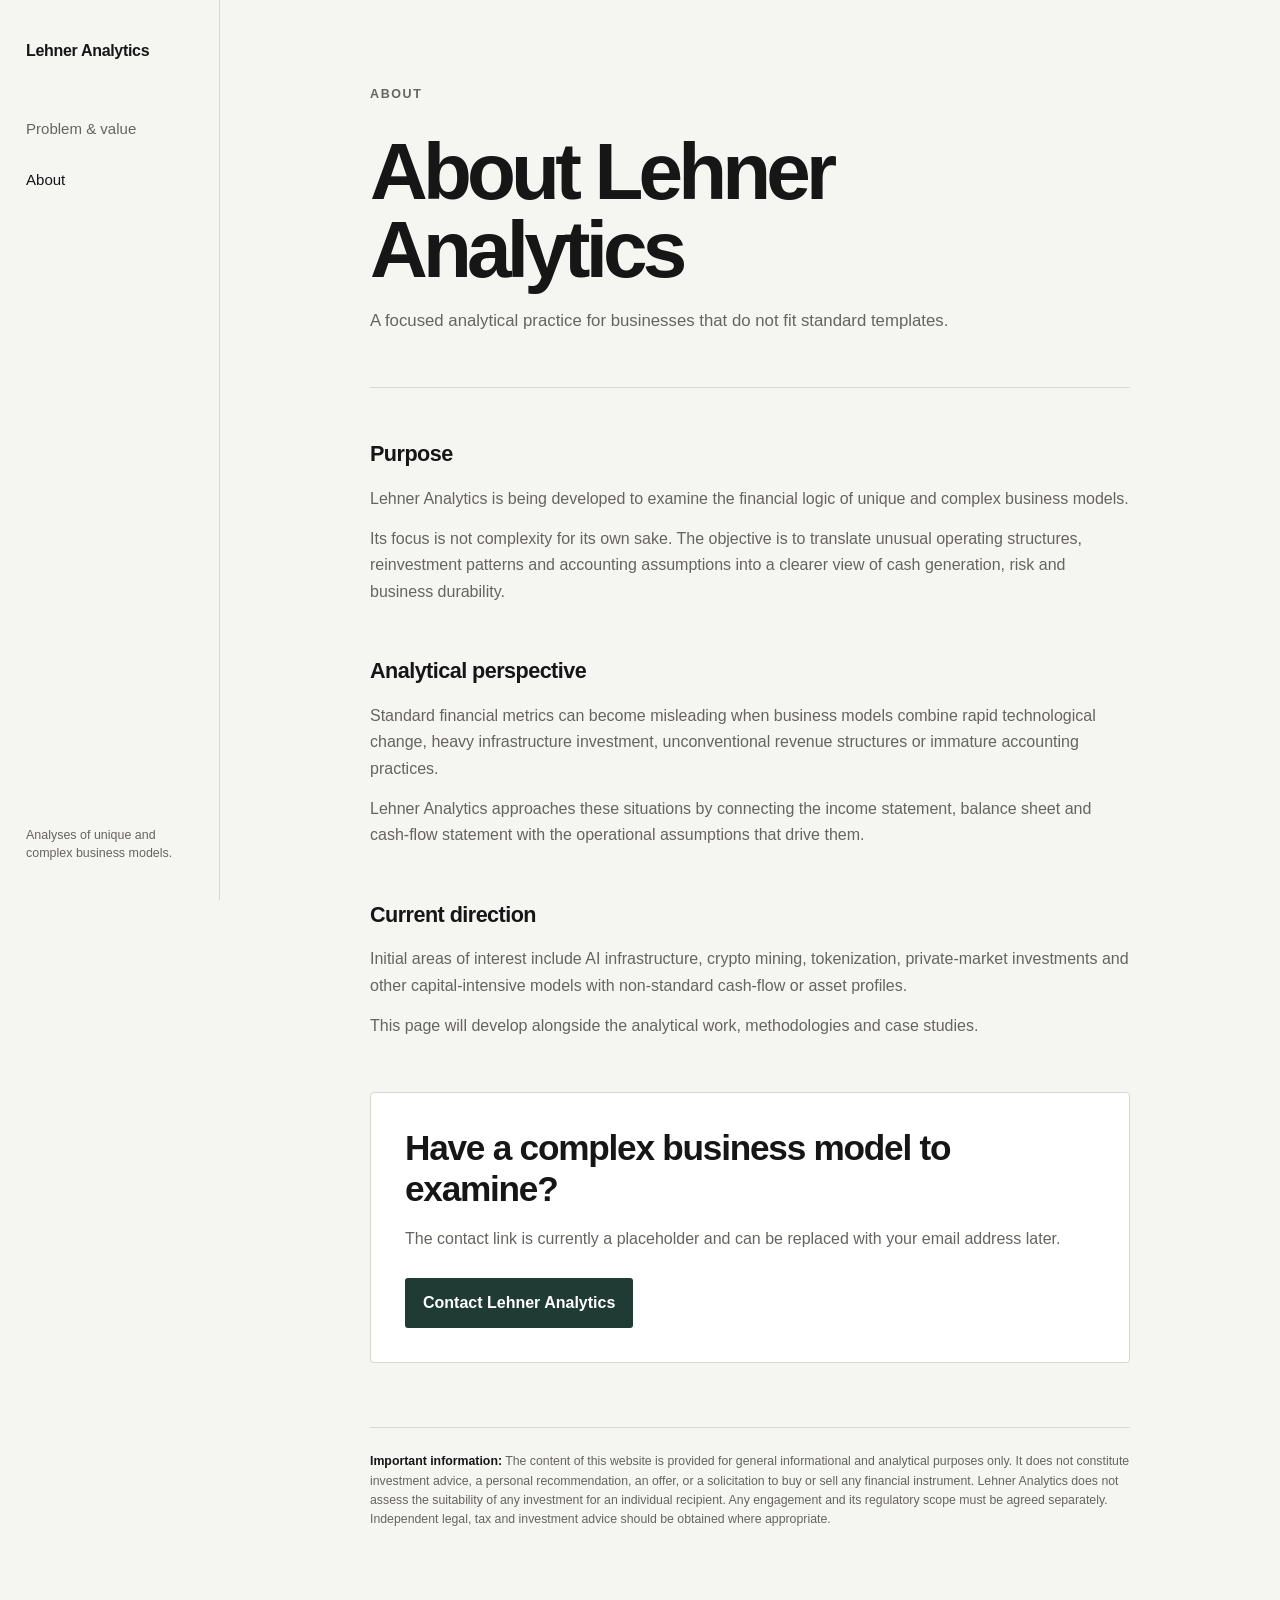
==== about.html @ 25658278 "Add files via upload Add updated Lehner Analytics website" ====
<!DOCTYPE html><html lang="en"><head><meta charset="UTF-8"><meta name="viewport" content="width=device-width,initial-scale=1"><meta name="description" content="About Lehner Analytics."><title>About | Lehner Analytics</title><link rel="stylesheet" href="styles.css"></head><body><aside class="sidebar"><div><a class="brand" href="index.html">Lehner Analytics</a><nav class="nav" aria-label="Main navigation"><a href="index.html">Problem & value</a><a href="about.html" aria-current="page">About</a></nav></div><p class="sidebar-note">Analyses of unique and complex business models.</p></aside><div class="page"><main><header class="hero"><p class="label">About</p><h1>About Lehner Analytics</h1><p class="tagline">A focused analytical practice for businesses that do not fit standard templates.</p></header><section class="content-block"><h2>Purpose</h2><p>Lehner Analytics is being developed to examine the financial logic of unique and complex business models.</p><p>Its focus is not complexity for its own sake. The objective is to translate unusual operating structures, reinvestment patterns and accounting assumptions into a clearer view of cash generation, risk and business durability.</p></section><section class="content-block"><h2>Analytical perspective</h2><p>Standard financial metrics can become misleading when business models combine rapid technological change, heavy infrastructure investment, unconventional revenue structures or immature accounting practices.</p><p>Lehner Analytics approaches these situations by connecting the income statement, balance sheet and cash-flow statement with the operational assumptions that drive them.</p></section><section class="content-block"><h2>Current direction</h2><p>Initial areas of interest include AI infrastructure, crypto mining, tokenization, private-market investments and other capital-intensive models with non-standard cash-flow or asset profiles.</p><p>This page will develop alongside the analytical work, methodologies and case studies.</p></section><section class="value-proposition"><h2>Have a complex business model to examine?</h2><p>The contact link is currently a placeholder and can be replaced with your email address later.</p><a class="cta" href="mailto:your-email@example.com">Contact Lehner Analytics</a></section><footer class="disclaimer"><strong>Important information:</strong> The content of this website is provided for general informational and analytical purposes only. It does not constitute investment advice, a personal recommendation, an offer, or a solicitation to buy or sell any financial instrument. Lehner Analytics does not assess the suitability of any investment for an individual recipient. Any engagement and its regulatory scope must be agreed separately. Independent legal, tax and investment advice should be obtained where appropriate.</footer></main></div></body></html>
---- styles.css ----
:root{--bg:#f5f5f2;--surface:#fff;--text:#161616;--muted:#66645f;--line:#d8d6cf;--accent:#1f3b33;--sidebar:220px;--content:760px}*{box-sizing:border-box}html{scroll-behavior:smooth}body{margin:0;background:var(--bg);color:var(--text);font-family:Arial,Helvetica,sans-serif;line-height:1.65}a{color:inherit}.sidebar{position:fixed;inset:0 auto 0 0;width:var(--sidebar);padding:38px 26px;border-right:1px solid var(--line);background:var(--bg);display:flex;flex-direction:column;justify-content:space-between}.brand{display:block;margin-bottom:44px;font-weight:700;text-decoration:none;letter-spacing:-.02em}.nav{display:grid;gap:8px}.nav a{padding:9px 0;color:var(--muted);text-decoration:none;font-size:.94rem}.nav a:hover,.nav a[aria-current=page]{color:var(--text)}.sidebar-note{margin:0;color:var(--muted);font-size:.78rem;line-height:1.45}.page{margin-left:var(--sidebar);min-height:100vh}main{width:min(calc(100% - 64px),var(--content));margin:0 auto;padding:84px 0 72px}.hero{padding-bottom:52px;border-bottom:1px solid var(--line)}h1{margin:0;font-size:clamp(2.7rem,7vw,5rem);line-height:.98;letter-spacing:-.06em}.tagline{margin:18px 0 0;color:var(--muted);font-size:1.05rem}section{padding-top:48px}.label{margin:0 0 28px;color:var(--muted);font-size:.78rem;font-weight:700;letter-spacing:.13em;text-transform:uppercase}.statement{margin-bottom:36px}.statement h2{margin:0 0 10px;font-size:1.28rem;line-height:1.35;letter-spacing:-.02em}.statement p{margin:0;color:var(--muted)}.statement p+p{margin-top:12px}.value-proposition{margin-top:52px;padding:34px;background:var(--surface);border:1px solid var(--line);border-radius:4px}.value-proposition h2{margin:0 0 16px;font-size:clamp(1.6rem,4vw,2.2rem);line-height:1.18;letter-spacing:-.035em}.value-proposition p{margin:0;color:var(--muted)}.value-proposition p+p{margin-top:12px}.cta{display:inline-block;margin-top:26px;padding:12px 18px;background:var(--accent);color:#fff;border-radius:3px;text-decoration:none;font-weight:700}.content-block h2{margin:0 0 14px;font-size:1.35rem;letter-spacing:-.025em}.content-block p{margin:0;color:var(--muted)}.content-block p+p{margin-top:14px}.disclaimer{margin-top:64px;padding-top:24px;border-top:1px solid var(--line);color:var(--muted);font-size:.77rem;line-height:1.55}.disclaimer strong{color:var(--text)}@media(max-width:760px){.sidebar{position:static;width:100%;padding:22px 20px;border-right:0;border-bottom:1px solid var(--line)}.brand{margin-bottom:14px}.nav{display:flex;gap:18px}.sidebar-note{display:none}.page{margin-left:0}main{width:min(calc(100% - 32px),var(--content));padding-top:52px}}
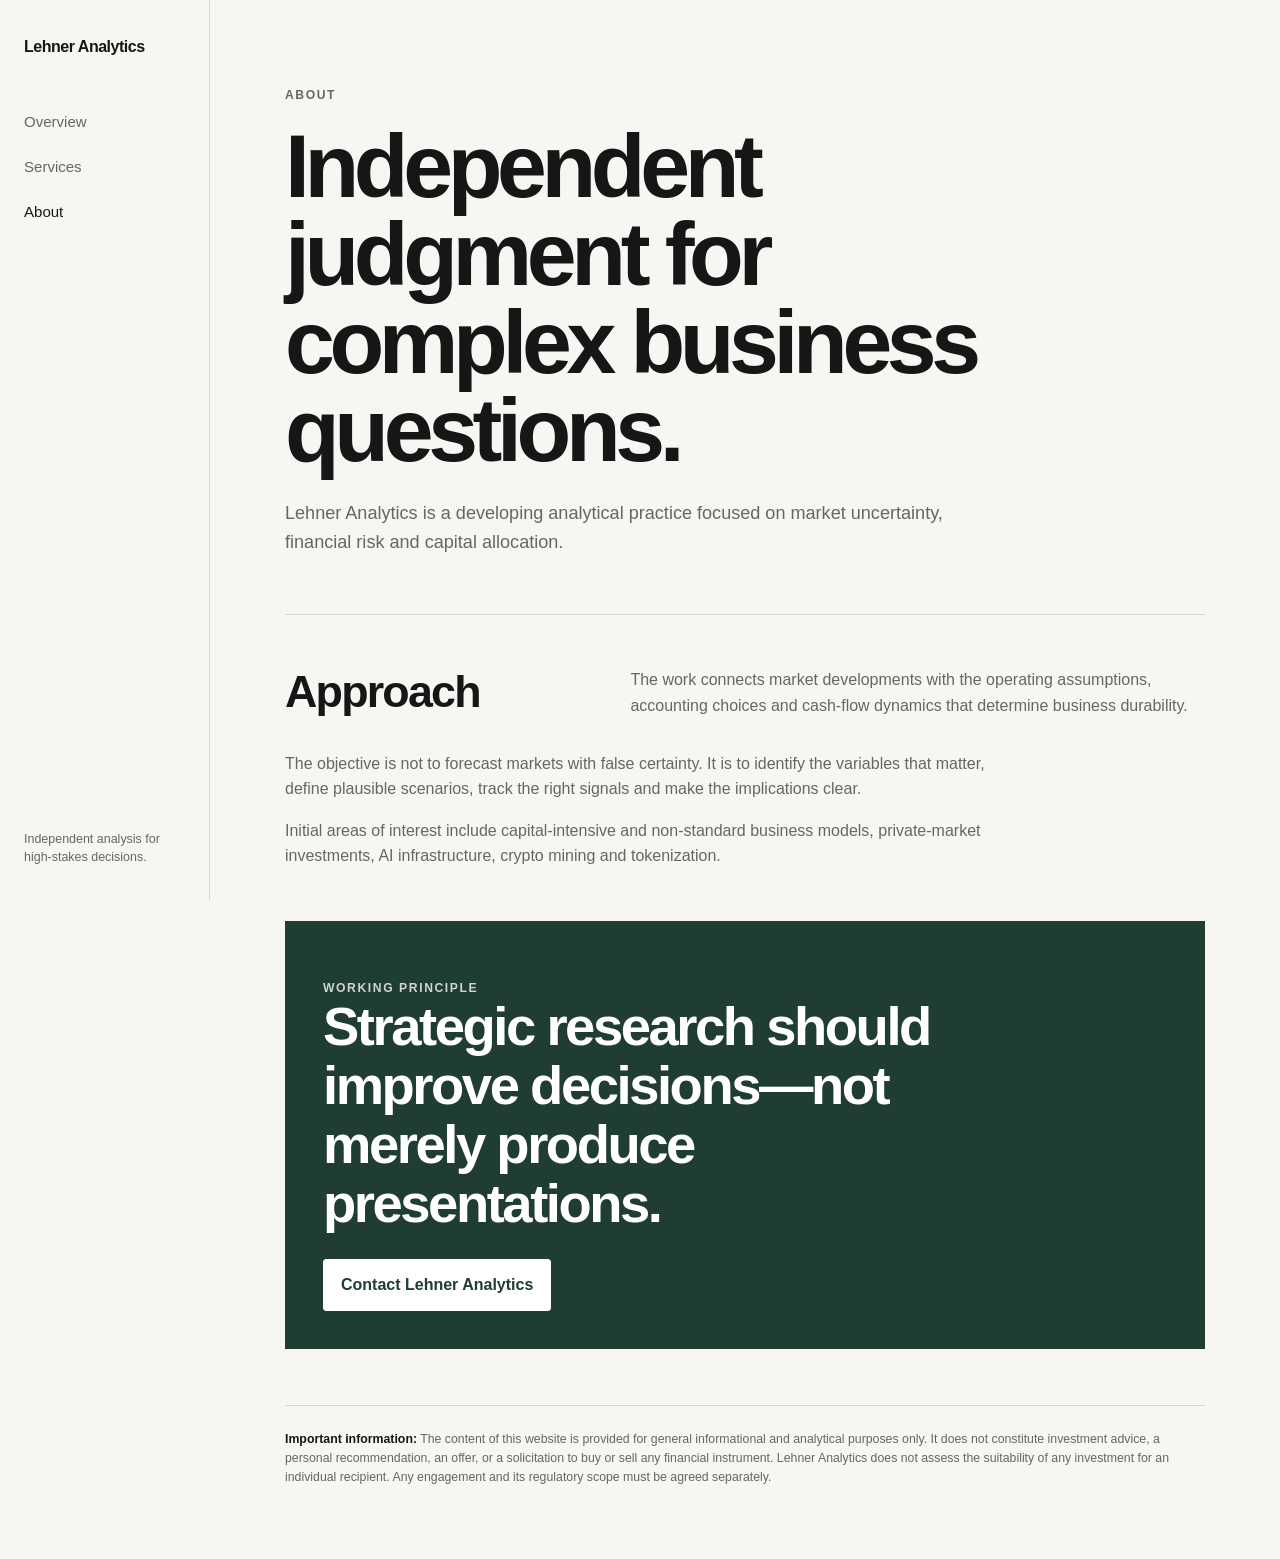
==== commit 6e72f2ed: "Add files via upload" ====
--- a/about.html
+++ b/about.html
@@ -1 +1 @@
-<!DOCTYPE html><html lang="en"><head><meta charset="UTF-8"><meta name="viewport" content="width=device-width,initial-scale=1"><meta name="description" content="About Lehner Analytics."><title>About | Lehner Analytics</title><link rel="stylesheet" href="styles.css"></head><body><aside class="sidebar"><div><a class="brand" href="index.html">Lehner Analytics</a><nav class="nav" aria-label="Main navigation"><a href="index.html">Problem & value</a><a href="about.html" aria-current="page">About</a></nav></div><p class="sidebar-note">Analyses of unique and complex business models.</p></aside><div class="page"><main><header class="hero"><p class="label">About</p><h1>About Lehner Analytics</h1><p class="tagline">A focused analytical practice for businesses that do not fit standard templates.</p></header><section class="content-block"><h2>Purpose</h2><p>Lehner Analytics is being developed to examine the financial logic of unique and complex business models.</p><p>Its focus is not complexity for its own sake. The objective is to translate unusual operating structures, reinvestment patterns and accounting assumptions into a clearer view of cash generation, risk and business durability.</p></section><section class="content-block"><h2>Analytical perspective</h2><p>Standard financial metrics can become misleading when business models combine rapid technological change, heavy infrastructure investment, unconventional revenue structures or immature accounting practices.</p><p>Lehner Analytics approaches these situations by connecting the income statement, balance sheet and cash-flow statement with the operational assumptions that drive them.</p></section><section class="content-block"><h2>Current direction</h2><p>Initial areas of interest include AI infrastructure, crypto mining, tokenization, private-market investments and other capital-intensive models with non-standard cash-flow or asset profiles.</p><p>This page will develop alongside the analytical work, methodologies and case studies.</p></section><section class="value-proposition"><h2>Have a complex business model to examine?</h2><p>The contact link is currently a placeholder and can be replaced with your email address later.</p><a class="cta" href="mailto:your-email@example.com">Contact Lehner Analytics</a></section><footer class="disclaimer"><strong>Important information:</strong> The content of this website is provided for general informational and analytical purposes only. It does not constitute investment advice, a personal recommendation, an offer, or a solicitation to buy or sell any financial instrument. Lehner Analytics does not assess the suitability of any investment for an individual recipient. Any engagement and its regulatory scope must be agreed separately. Independent legal, tax and investment advice should be obtained where appropriate.</footer></main></div></body></html>
+<!DOCTYPE html><html lang="en"><head><meta charset="UTF-8"><meta name="viewport" content="width=device-width,initial-scale=1"><meta name="description" content="About Lehner Analytics and its approach to complex business questions."><title>About | Lehner Analytics</title><link rel="stylesheet" href="styles.css"></head><body><aside class="sidebar"><div><a class="brand" href="index.html">Lehner Analytics</a><nav class="nav"><a href="index.html">Overview</a><a href="services.html">Services</a><a href="about.html" aria-current="page">About</a></nav></div><p class="sidebar-note">Independent analysis for high-stakes decisions.</p></aside><div class="page"><main><header class="hero"><p class="eyebrow">About</p><h1>Independent judgment for complex business questions.</h1><p class="lead">Lehner Analytics is a developing analytical practice focused on market uncertainty, financial risk and capital allocation.</p></header><section><div class="section-head"><h2>Approach</h2><p>The work connects market developments with the operating assumptions, accounting choices and cash-flow dynamics that determine business durability.</p></div><div class="about-copy"><p>The objective is not to forecast markets with false certainty. It is to identify the variables that matter, define plausible scenarios, track the right signals and make the implications clear.</p><p>Initial areas of interest include capital-intensive and non-standard business models, private-market investments, AI infrastructure, crypto mining and tokenization.</p></div></section><section class="value"><p class="label">Working principle</p><h2>Strategic research should improve decisions—not merely produce presentations.</h2><a class="button" href="mailto:your-email@example.com">Contact Lehner Analytics</a></section><footer class="disclaimer"><strong>Important information:</strong> The content of this website is provided for general informational and analytical purposes only. It does not constitute investment advice, a personal recommendation, an offer, or a solicitation to buy or sell any financial instrument. Lehner Analytics does not assess the suitability of any investment for an individual recipient. Any engagement and its regulatory scope must be agreed separately.</footer></main></div></body></html>
--- a/styles.css
+++ b/styles.css
@@ -1 +1 @@
-:root{--bg:#f5f5f2;--surface:#fff;--text:#161616;--muted:#66645f;--line:#d8d6cf;--accent:#1f3b33;--sidebar:220px;--content:760px}*{box-sizing:border-box}html{scroll-behavior:smooth}body{margin:0;background:var(--bg);color:var(--text);font-family:Arial,Helvetica,sans-serif;line-height:1.65}a{color:inherit}.sidebar{position:fixed;inset:0 auto 0 0;width:var(--sidebar);padding:38px 26px;border-right:1px solid var(--line);background:var(--bg);display:flex;flex-direction:column;justify-content:space-between}.brand{display:block;margin-bottom:44px;font-weight:700;text-decoration:none;letter-spacing:-.02em}.nav{display:grid;gap:8px}.nav a{padding:9px 0;color:var(--muted);text-decoration:none;font-size:.94rem}.nav a:hover,.nav a[aria-current=page]{color:var(--text)}.sidebar-note{margin:0;color:var(--muted);font-size:.78rem;line-height:1.45}.page{margin-left:var(--sidebar);min-height:100vh}main{width:min(calc(100% - 64px),var(--content));margin:0 auto;padding:84px 0 72px}.hero{padding-bottom:52px;border-bottom:1px solid var(--line)}h1{margin:0;font-size:clamp(2.7rem,7vw,5rem);line-height:.98;letter-spacing:-.06em}.tagline{margin:18px 0 0;color:var(--muted);font-size:1.05rem}section{padding-top:48px}.label{margin:0 0 28px;color:var(--muted);font-size:.78rem;font-weight:700;letter-spacing:.13em;text-transform:uppercase}.statement{margin-bottom:36px}.statement h2{margin:0 0 10px;font-size:1.28rem;line-height:1.35;letter-spacing:-.02em}.statement p{margin:0;color:var(--muted)}.statement p+p{margin-top:12px}.value-proposition{margin-top:52px;padding:34px;background:var(--surface);border:1px solid var(--line);border-radius:4px}.value-proposition h2{margin:0 0 16px;font-size:clamp(1.6rem,4vw,2.2rem);line-height:1.18;letter-spacing:-.035em}.value-proposition p{margin:0;color:var(--muted)}.value-proposition p+p{margin-top:12px}.cta{display:inline-block;margin-top:26px;padding:12px 18px;background:var(--accent);color:#fff;border-radius:3px;text-decoration:none;font-weight:700}.content-block h2{margin:0 0 14px;font-size:1.35rem;letter-spacing:-.025em}.content-block p{margin:0;color:var(--muted)}.content-block p+p{margin-top:14px}.disclaimer{margin-top:64px;padding-top:24px;border-top:1px solid var(--line);color:var(--muted);font-size:.77rem;line-height:1.55}.disclaimer strong{color:var(--text)}@media(max-width:760px){.sidebar{position:static;width:100%;padding:22px 20px;border-right:0;border-bottom:1px solid var(--line)}.brand{margin-bottom:14px}.nav{display:flex;gap:18px}.sidebar-note{display:none}.page{margin-left:0}main{width:min(calc(100% - 32px),var(--content));padding-top:52px}}
+:root{--bg:#f6f6f3;--surface:#fff;--text:#161616;--muted:#68665f;--line:#d8d6cf;--accent:#203d34;--sidebar:210px;--content:920px}*{box-sizing:border-box}html{scroll-behavior:smooth}body{margin:0;background:var(--bg);color:var(--text);font-family:Arial,Helvetica,sans-serif;line-height:1.6}a{color:inherit}.sidebar{position:fixed;inset:0 auto 0 0;width:var(--sidebar);padding:34px 24px;border-right:1px solid var(--line);display:flex;flex-direction:column;justify-content:space-between;background:var(--bg)}.brand{display:block;margin-bottom:42px;text-decoration:none;font-weight:700;letter-spacing:-.03em}.nav{display:grid;gap:5px}.nav a{padding:8px 0;text-decoration:none;color:var(--muted);font-size:.94rem}.nav a:hover,.nav a[aria-current=page]{color:var(--text)}.sidebar-note{margin:0;color:var(--muted);font-size:.78rem;line-height:1.45}.page{margin-left:var(--sidebar);min-height:100vh}main{width:min(calc(100% - 72px),var(--content));margin:0 auto;padding:86px 0 72px}.hero{max-width:780px;padding-bottom:58px}.eyebrow,.label{margin:0 0 18px;color:var(--muted);font-size:.76rem;font-weight:700;letter-spacing:.13em;text-transform:uppercase}h1{margin:0;font-size:clamp(3rem,7vw,5.6rem);line-height:.98;letter-spacing:-.06em}.lead{max-width:720px;margin:24px 0 0;color:var(--muted);font-size:1.13rem}.hero-actions{display:flex;flex-wrap:wrap;gap:12px;margin-top:28px}.button{display:inline-block;padding:12px 17px;border:1px solid var(--line);border-radius:3px;text-decoration:none;font-weight:700;background:var(--surface)}.button.primary{background:var(--accent);border-color:var(--accent);color:#fff}section{padding:52px 0;border-top:1px solid var(--line)}.section-head{display:grid;grid-template-columns:.7fr 1.3fr;gap:36px;margin-bottom:32px}.section-head h2{margin:0;font-size:clamp(1.8rem,4vw,2.8rem);line-height:1.08;letter-spacing:-.04em}.section-head p{margin:0;color:var(--muted)}.problem-grid,.service-grid,.audience-grid{display:grid;gap:16px}.problem-grid{grid-template-columns:repeat(3,1fr)}.service-grid{grid-template-columns:repeat(2,1fr)}.audience-grid{grid-template-columns:repeat(4,1fr)}.card{background:var(--surface);border:1px solid var(--line);padding:24px;min-height:180px}.card h3{margin:0 0 10px;font-size:1.08rem;line-height:1.3}.card p{margin:0;color:var(--muted)}.card ul{margin:14px 0 0;padding-left:18px;color:var(--muted)}.card li+li{margin-top:5px}.value{padding:38px;background:var(--accent);color:#fff;border:0}.value h2{max-width:720px;margin:0;font-size:clamp(2rem,5vw,3.4rem);line-height:1.08;letter-spacing:-.045em}.value p{max-width:720px;margin:20px 0 0;color:rgba(255,255,255,.78)}.value .button{margin-top:26px;background:#fff;color:var(--accent);border-color:#fff}.package-row{display:grid;grid-template-columns:1fr auto;gap:28px;padding:20px 0;border-bottom:1px solid var(--line)}.package-row:first-of-type{border-top:1px solid var(--line)}.package-row h3{margin:0 0 4px;font-size:1.02rem}.package-row p{margin:0;color:var(--muted)}.cadence{color:var(--muted);white-space:nowrap;font-size:.9rem}.about-copy{max-width:720px}.about-copy p{margin:0;color:var(--muted)}.about-copy p+p{margin-top:16px}.disclaimer{margin-top:56px;padding-top:24px;border-top:1px solid var(--line);color:var(--muted);font-size:.77rem;line-height:1.55}.disclaimer strong{color:var(--text)}@media(max-width:860px){.problem-grid,.service-grid,.audience-grid,.section-head{grid-template-columns:1fr}.audience-grid{grid-template-columns:1fr 1fr}}@media(max-width:720px){.sidebar{position:static;width:100%;padding:22px 18px;border-right:0;border-bottom:1px solid var(--line)}.brand{margin-bottom:12px}.nav{display:flex;flex-wrap:wrap;gap:16px}.sidebar-note{display:none}.page{margin-left:0}main{width:min(calc(100% - 30px),var(--content));padding-top:54px}.audience-grid{grid-template-columns:1fr}.package-row{grid-template-columns:1fr;gap:8px}}
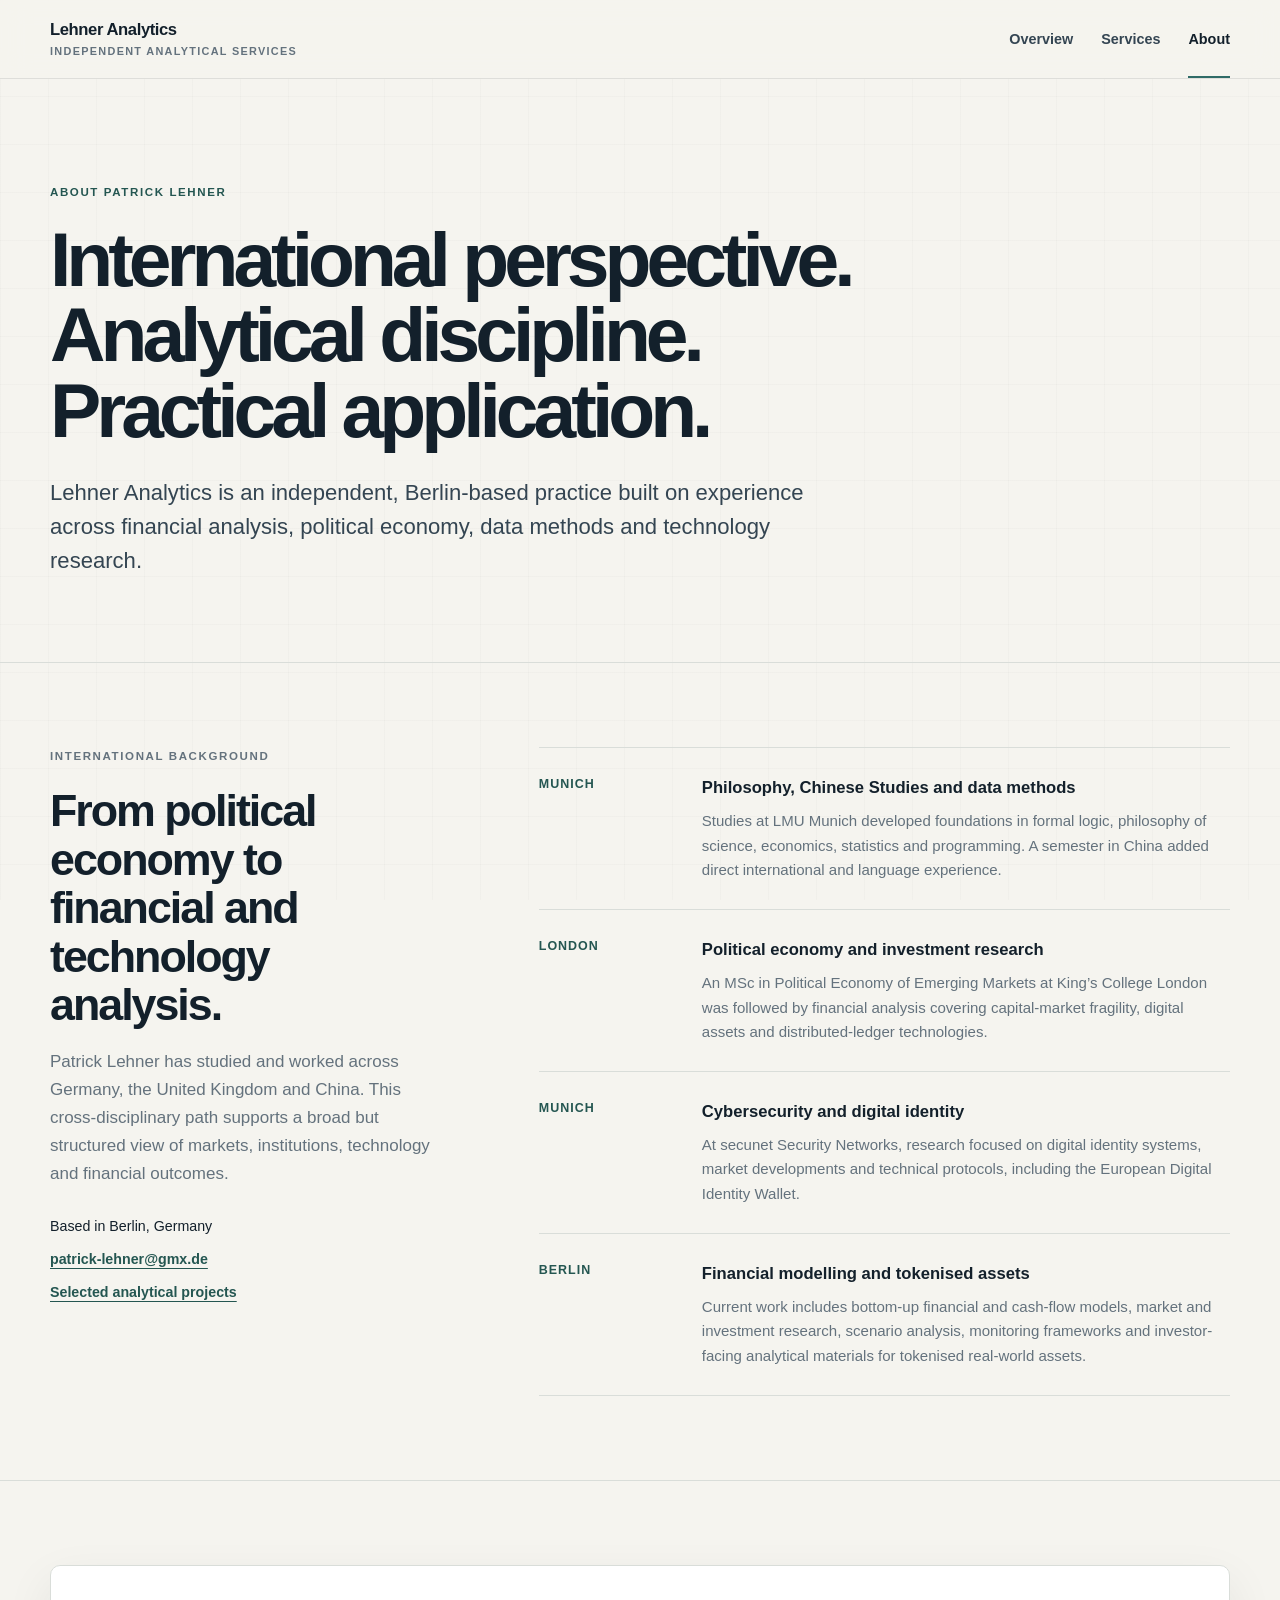
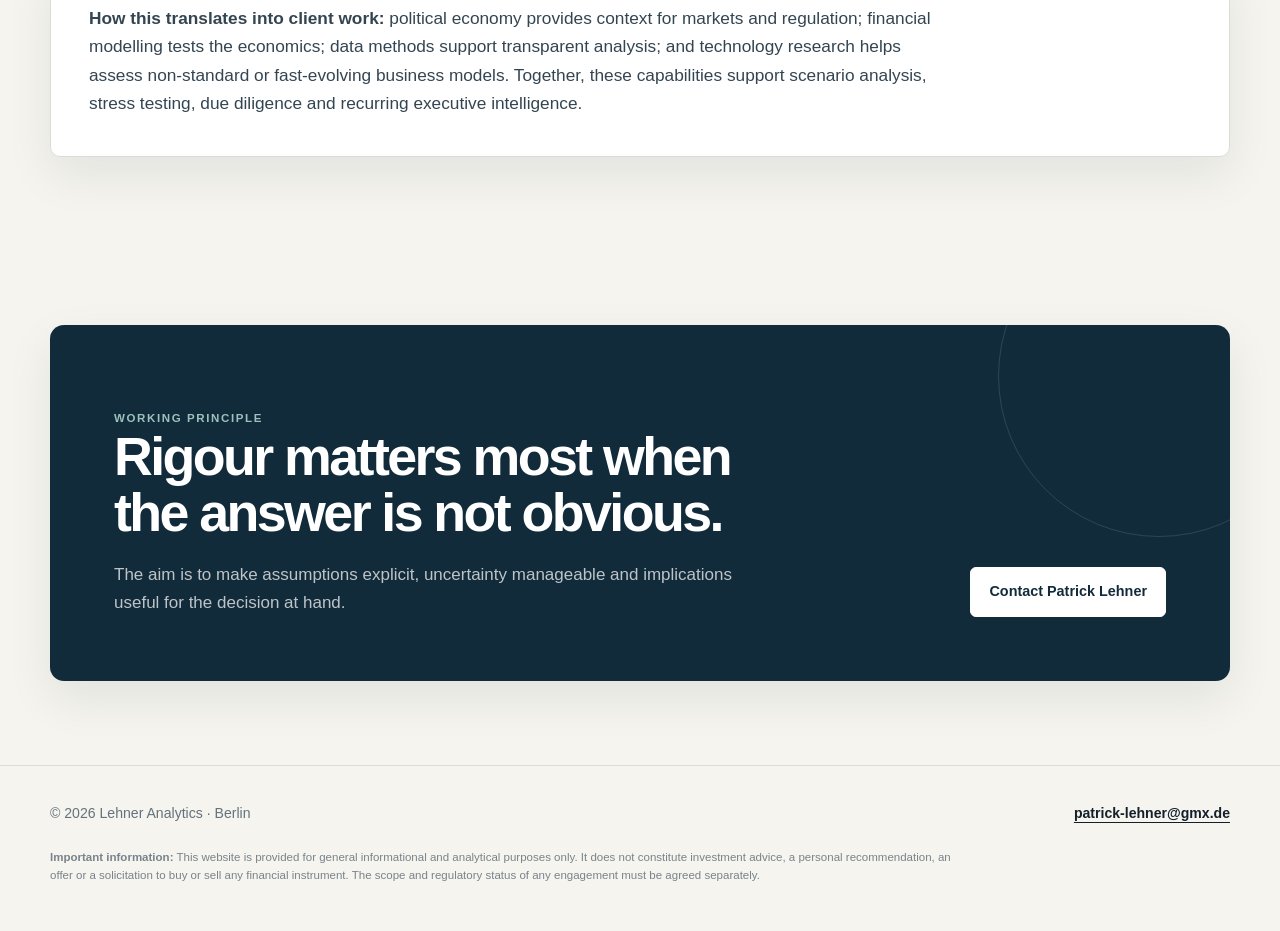
==== commit 390fe801: "Add files via upload" ====
--- a/about.html
+++ b/about.html
@@ -1 +1,115 @@
-<!DOCTYPE html><html lang="en"><head><meta charset="UTF-8"><meta name="viewport" content="width=device-width,initial-scale=1"><meta name="description" content="About Lehner Analytics and its approach to complex business questions."><title>About | Lehner Analytics</title><link rel="stylesheet" href="styles.css"></head><body><aside class="sidebar"><div><a class="brand" href="index.html">Lehner Analytics</a><nav class="nav"><a href="index.html">Overview</a><a href="services.html">Services</a><a href="about.html" aria-current="page">About</a></nav></div><p class="sidebar-note">Independent analysis for high-stakes decisions.</p></aside><div class="page"><main><header class="hero"><p class="eyebrow">About</p><h1>Independent judgment for complex business questions.</h1><p class="lead">Lehner Analytics is a developing analytical practice focused on market uncertainty, financial risk and capital allocation.</p></header><section><div class="section-head"><h2>Approach</h2><p>The work connects market developments with the operating assumptions, accounting choices and cash-flow dynamics that determine business durability.</p></div><div class="about-copy"><p>The objective is not to forecast markets with false certainty. It is to identify the variables that matter, define plausible scenarios, track the right signals and make the implications clear.</p><p>Initial areas of interest include capital-intensive and non-standard business models, private-market investments, AI infrastructure, crypto mining and tokenization.</p></div></section><section class="value"><p class="label">Working principle</p><h2>Strategic research should improve decisions—not merely produce presentations.</h2><a class="button" href="mailto:your-email@example.com">Contact Lehner Analytics</a></section><footer class="disclaimer"><strong>Important information:</strong> The content of this website is provided for general informational and analytical purposes only. It does not constitute investment advice, a personal recommendation, an offer, or a solicitation to buy or sell any financial instrument. Lehner Analytics does not assess the suitability of any investment for an individual recipient. Any engagement and its regulatory scope must be agreed separately.</footer></main></div></body></html>
+<!DOCTYPE html>
+<html lang="en">
+<head>
+  <meta charset="UTF-8">
+  <meta name="viewport" content="width=device-width, initial-scale=1">
+  <meta name="description" content="Patrick Lehner combines international experience in political economy, financial analysis, data methods and technology research.">
+  <title>About | Lehner Analytics</title>
+  <link rel="stylesheet" href="styles.css">
+</head>
+<body>
+  <header class="site-header">
+    <div class="nav-shell">
+      <a class="brand" href="index.html" aria-label="Lehner Analytics home">
+        <span class="brand-name">Lehner Analytics</span>
+        <span class="brand-tagline">Independent analytical services</span>
+      </a>
+      <nav class="nav-links" aria-label="Main navigation">
+        <a href="index.html">Overview</a>
+        <a href="services.html">Services</a>
+        <a href="about.html" aria-current="page">About</a>
+      </nav>
+    </div>
+  </header>
+
+  <main>
+    <section class="hero hero-compact">
+      <div class="container">
+        <p class="kicker">About Patrick Lehner</p>
+        <h1>International perspective. Analytical discipline. Practical application.</h1>
+        <p class="lead">Lehner Analytics is an independent, Berlin-based practice built on experience across financial analysis, political economy, data methods and technology research.</p>
+      </div>
+    </section>
+
+    <section class="section">
+      <div class="container about-story">
+        <aside class="about-aside">
+          <p class="section-label">International background</p>
+          <h2>From political economy to financial and technology analysis.</h2>
+          <p>Patrick Lehner has studied and worked across Germany, the United Kingdom and China. This cross-disciplinary path supports a broad but structured view of markets, institutions, technology and financial outcomes.</p>
+          <div class="profile-meta">
+            <span>Based in Berlin, Germany</span>
+            <a href="mailto:patrick-lehner@gmx.de">patrick-lehner@gmx.de</a>
+            <a href="https://github.com/lehner-pat">Selected analytical projects</a>
+          </div>
+        </aside>
+
+        <div class="timeline" aria-label="Selected education and work stations">
+          <article class="timeline-entry">
+            <div class="timeline-place">Munich</div>
+            <div>
+              <h3>Philosophy, Chinese Studies and data methods</h3>
+              <p>Studies at LMU Munich developed foundations in formal logic, philosophy of science, economics, statistics and programming. A semester in China added direct international and language experience.</p>
+            </div>
+          </article>
+
+          <article class="timeline-entry">
+            <div class="timeline-place">London</div>
+            <div>
+              <h3>Political economy and investment research</h3>
+              <p>An MSc in Political Economy of Emerging Markets at King’s College London was followed by financial analysis covering capital-market fragility, digital assets and distributed-ledger technologies.</p>
+            </div>
+          </article>
+
+          <article class="timeline-entry">
+            <div class="timeline-place">Munich</div>
+            <div>
+              <h3>Cybersecurity and digital identity</h3>
+              <p>At secunet Security Networks, research focused on digital identity systems, market developments and technical protocols, including the European Digital Identity Wallet.</p>
+            </div>
+          </article>
+
+          <article class="timeline-entry">
+            <div class="timeline-place">Berlin</div>
+            <div>
+              <h3>Financial modelling and tokenised assets</h3>
+              <p>Current work includes bottom-up financial and cash-flow models, market and investment research, scenario analysis, monitoring frameworks and investor-facing analytical materials for tokenised real-world assets.</p>
+            </div>
+          </article>
+        </div>
+      </div>
+    </section>
+
+    <section class="section">
+      <div class="container">
+        <div class="bridge">
+          <p><strong>How this translates into client work:</strong> political economy provides context for markets and regulation; financial modelling tests the economics; data methods support transparent analysis; and technology research helps assess non-standard or fast-evolving business models. Together, these capabilities support scenario analysis, stress testing, due diligence and recurring executive intelligence.</p>
+        </div>
+      </div>
+    </section>
+
+    <section class="cta-section">
+      <div class="container">
+        <div class="cta-panel">
+          <div>
+            <p class="section-label">Working principle</p>
+            <h2>Rigour matters most when the answer is not obvious.</h2>
+            <p>The aim is to make assumptions explicit, uncertainty manageable and implications useful for the decision at hand.</p>
+          </div>
+          <a class="button" href="mailto:patrick-lehner@gmx.de">Contact Patrick Lehner</a>
+        </div>
+      </div>
+    </section>
+  </main>
+
+  <footer class="site-footer">
+    <div class="container">
+      <div class="footer-top">
+        <p>© 2026 Lehner Analytics · Berlin</p>
+        <p><a href="mailto:patrick-lehner@gmx.de">patrick-lehner@gmx.de</a></p>
+      </div>
+      <p class="disclaimer"><strong>Important information:</strong> This website is provided for general informational and analytical purposes only. It does not constitute investment advice, a personal recommendation, an offer or a solicitation to buy or sell any financial instrument. The scope and regulatory status of any engagement must be agreed separately.</p>
+    </div>
+  </footer>
+</body>
+</html>
--- a/styles.css
+++ b/styles.css
@@ -1 +1,671 @@
-:root{--bg:#f6f6f3;--surface:#fff;--text:#161616;--muted:#68665f;--line:#d8d6cf;--accent:#203d34;--sidebar:210px;--content:920px}*{box-sizing:border-box}html{scroll-behavior:smooth}body{margin:0;background:var(--bg);color:var(--text);font-family:Arial,Helvetica,sans-serif;line-height:1.6}a{color:inherit}.sidebar{position:fixed;inset:0 auto 0 0;width:var(--sidebar);padding:34px 24px;border-right:1px solid var(--line);display:flex;flex-direction:column;justify-content:space-between;background:var(--bg)}.brand{display:block;margin-bottom:42px;text-decoration:none;font-weight:700;letter-spacing:-.03em}.nav{display:grid;gap:5px}.nav a{padding:8px 0;text-decoration:none;color:var(--muted);font-size:.94rem}.nav a:hover,.nav a[aria-current=page]{color:var(--text)}.sidebar-note{margin:0;color:var(--muted);font-size:.78rem;line-height:1.45}.page{margin-left:var(--sidebar);min-height:100vh}main{width:min(calc(100% - 72px),var(--content));margin:0 auto;padding:86px 0 72px}.hero{max-width:780px;padding-bottom:58px}.eyebrow,.label{margin:0 0 18px;color:var(--muted);font-size:.76rem;font-weight:700;letter-spacing:.13em;text-transform:uppercase}h1{margin:0;font-size:clamp(3rem,7vw,5.6rem);line-height:.98;letter-spacing:-.06em}.lead{max-width:720px;margin:24px 0 0;color:var(--muted);font-size:1.13rem}.hero-actions{display:flex;flex-wrap:wrap;gap:12px;margin-top:28px}.button{display:inline-block;padding:12px 17px;border:1px solid var(--line);border-radius:3px;text-decoration:none;font-weight:700;background:var(--surface)}.button.primary{background:var(--accent);border-color:var(--accent);color:#fff}section{padding:52px 0;border-top:1px solid var(--line)}.section-head{display:grid;grid-template-columns:.7fr 1.3fr;gap:36px;margin-bottom:32px}.section-head h2{margin:0;font-size:clamp(1.8rem,4vw,2.8rem);line-height:1.08;letter-spacing:-.04em}.section-head p{margin:0;color:var(--muted)}.problem-grid,.service-grid,.audience-grid{display:grid;gap:16px}.problem-grid{grid-template-columns:repeat(3,1fr)}.service-grid{grid-template-columns:repeat(2,1fr)}.audience-grid{grid-template-columns:repeat(4,1fr)}.card{background:var(--surface);border:1px solid var(--line);padding:24px;min-height:180px}.card h3{margin:0 0 10px;font-size:1.08rem;line-height:1.3}.card p{margin:0;color:var(--muted)}.card ul{margin:14px 0 0;padding-left:18px;color:var(--muted)}.card li+li{margin-top:5px}.value{padding:38px;background:var(--accent);color:#fff;border:0}.value h2{max-width:720px;margin:0;font-size:clamp(2rem,5vw,3.4rem);line-height:1.08;letter-spacing:-.045em}.value p{max-width:720px;margin:20px 0 0;color:rgba(255,255,255,.78)}.value .button{margin-top:26px;background:#fff;color:var(--accent);border-color:#fff}.package-row{display:grid;grid-template-columns:1fr auto;gap:28px;padding:20px 0;border-bottom:1px solid var(--line)}.package-row:first-of-type{border-top:1px solid var(--line)}.package-row h3{margin:0 0 4px;font-size:1.02rem}.package-row p{margin:0;color:var(--muted)}.cadence{color:var(--muted);white-space:nowrap;font-size:.9rem}.about-copy{max-width:720px}.about-copy p{margin:0;color:var(--muted)}.about-copy p+p{margin-top:16px}.disclaimer{margin-top:56px;padding-top:24px;border-top:1px solid var(--line);color:var(--muted);font-size:.77rem;line-height:1.55}.disclaimer strong{color:var(--text)}@media(max-width:860px){.problem-grid,.service-grid,.audience-grid,.section-head{grid-template-columns:1fr}.audience-grid{grid-template-columns:1fr 1fr}}@media(max-width:720px){.sidebar{position:static;width:100%;padding:22px 18px;border-right:0;border-bottom:1px solid var(--line)}.brand{margin-bottom:12px}.nav{display:flex;flex-wrap:wrap;gap:16px}.sidebar-note{display:none}.page{margin-left:0}main{width:min(calc(100% - 30px),var(--content));padding-top:54px}.audience-grid{grid-template-columns:1fr}.package-row{grid-template-columns:1fr;gap:8px}}
+:root {
+  --ink: #13202b;
+  --ink-soft: #344552;
+  --muted: #64727d;
+  --paper: #f5f4ef;
+  --surface: #ffffff;
+  --navy: #122b3b;
+  --teal: #2f6b67;
+  --teal-dark: #245651;
+  --line: #d9ddd9;
+  --line-dark: rgba(255, 255, 255, 0.2);
+  --max-width: 1180px;
+  --radius: 10px;
+  --shadow: 0 18px 48px rgba(19, 32, 43, 0.08);
+}
+
+* {
+  box-sizing: border-box;
+}
+
+html {
+  scroll-behavior: smooth;
+}
+
+body {
+  margin: 0;
+  background: var(--paper);
+  color: var(--ink);
+  font-family: Inter, ui-sans-serif, -apple-system, BlinkMacSystemFont, "Segoe UI", sans-serif;
+  font-size: 17px;
+  line-height: 1.65;
+  -webkit-font-smoothing: antialiased;
+}
+
+body::before {
+  position: fixed;
+  inset: 0;
+  z-index: -1;
+  content: "";
+  pointer-events: none;
+  background-image:
+    linear-gradient(rgba(19, 32, 43, 0.018) 1px, transparent 1px),
+    linear-gradient(90deg, rgba(19, 32, 43, 0.018) 1px, transparent 1px);
+  background-size: 48px 48px;
+}
+
+a {
+  color: inherit;
+}
+
+a:focus-visible,
+button:focus-visible {
+  outline: 3px solid rgba(47, 107, 103, 0.35);
+  outline-offset: 4px;
+}
+
+.site-header {
+  position: sticky;
+  top: 0;
+  z-index: 20;
+  border-bottom: 1px solid rgba(19, 32, 43, 0.1);
+  background: rgba(245, 244, 239, 0.94);
+  backdrop-filter: blur(14px);
+}
+
+.nav-shell,
+.container {
+  width: min(calc(100% - 48px), var(--max-width));
+  margin: 0 auto;
+}
+
+.nav-shell {
+  min-height: 78px;
+  display: flex;
+  align-items: center;
+  justify-content: space-between;
+  gap: 32px;
+}
+
+.brand {
+  display: inline-flex;
+  flex-direction: column;
+  text-decoration: none;
+  line-height: 1.05;
+}
+
+.brand-name {
+  font-size: 1.04rem;
+  font-weight: 760;
+  letter-spacing: -0.025em;
+}
+
+.brand-tagline {
+  margin-top: 7px;
+  color: var(--muted);
+  font-size: 0.68rem;
+  font-weight: 700;
+  letter-spacing: 0.12em;
+  text-transform: uppercase;
+}
+
+.nav-links {
+  display: flex;
+  align-items: center;
+  gap: 28px;
+}
+
+.nav-links a {
+  position: relative;
+  padding: 27px 0 25px;
+  color: var(--ink-soft);
+  font-size: 0.9rem;
+  font-weight: 650;
+  text-decoration: none;
+}
+
+.nav-links a::after {
+  position: absolute;
+  right: 0;
+  bottom: -1px;
+  left: 0;
+  height: 2px;
+  content: "";
+  background: var(--teal);
+  opacity: 0;
+  transform: scaleX(0.4);
+  transition: opacity 160ms ease, transform 160ms ease;
+}
+
+.nav-links a:hover,
+.nav-links a[aria-current="page"] {
+  color: var(--ink);
+}
+
+.nav-links a:hover::after,
+.nav-links a[aria-current="page"]::after {
+  opacity: 1;
+  transform: scaleX(1);
+}
+
+main {
+  overflow: hidden;
+}
+
+.hero {
+  padding: 104px 0 84px;
+}
+
+.hero-grid {
+  display: grid;
+  grid-template-columns: minmax(0, 1.35fr) minmax(280px, 0.65fr);
+  gap: clamp(56px, 8vw, 110px);
+  align-items: end;
+}
+
+.kicker,
+.section-label {
+  margin: 0 0 20px;
+  color: var(--teal-dark);
+  font-size: 0.72rem;
+  font-weight: 780;
+  letter-spacing: 0.14em;
+  text-transform: uppercase;
+}
+
+h1,
+h2,
+h3,
+p {
+  margin-top: 0;
+}
+
+h1 {
+  max-width: 900px;
+  margin-bottom: 28px;
+  font-size: clamp(3.6rem, 7vw, 6.9rem);
+  line-height: 0.98;
+  letter-spacing: -0.065em;
+  text-wrap: balance;
+}
+
+.hero-compact h1 {
+  max-width: 980px;
+  font-size: clamp(3.3rem, 6vw, 6.1rem);
+}
+
+.lead {
+  max-width: 770px;
+  margin-bottom: 0;
+  color: var(--ink-soft);
+  font-size: clamp(1.15rem, 1.8vw, 1.38rem);
+  line-height: 1.55;
+}
+
+.hero-actions {
+  display: flex;
+  flex-wrap: wrap;
+  gap: 12px;
+  margin-top: 34px;
+}
+
+.button {
+  display: inline-flex;
+  align-items: center;
+  justify-content: center;
+  min-height: 48px;
+  padding: 12px 18px;
+  border: 1px solid var(--line);
+  border-radius: 6px;
+  background: var(--surface);
+  color: var(--ink);
+  font-size: 0.9rem;
+  font-weight: 750;
+  text-decoration: none;
+  transition: border-color 160ms ease, transform 160ms ease, background 160ms ease;
+}
+
+.button:hover {
+  border-color: #aeb7b4;
+  transform: translateY(-1px);
+}
+
+.button.primary {
+  border-color: var(--navy);
+  background: var(--navy);
+  color: #fff;
+}
+
+.button.primary:hover {
+  border-color: #071923;
+  background: #071923;
+}
+
+.hero-note {
+  padding: 28px 0 4px;
+  border-top: 1px solid var(--line);
+}
+
+.hero-note p {
+  margin-bottom: 0;
+  color: var(--muted);
+  font-size: 0.91rem;
+}
+
+.hero-note strong {
+  display: block;
+  margin-bottom: 10px;
+  color: var(--ink);
+  font-size: 1rem;
+}
+
+.section {
+  padding: 84px 0;
+  border-top: 1px solid var(--line);
+}
+
+.section-intro {
+  display: grid;
+  grid-template-columns: minmax(220px, 0.7fr) minmax(0, 1.3fr);
+  gap: 64px;
+  align-items: start;
+  margin-bottom: 44px;
+}
+
+.section-intro h2,
+.cta-panel h2 {
+  margin-bottom: 0;
+  font-size: clamp(2.25rem, 4.2vw, 4.2rem);
+  line-height: 1.05;
+  letter-spacing: -0.048em;
+  text-wrap: balance;
+}
+
+.section-intro p {
+  max-width: 710px;
+  margin-bottom: 0;
+  color: var(--ink-soft);
+  font-size: 1.06rem;
+}
+
+.pillars {
+  display: grid;
+  grid-template-columns: repeat(3, 1fr);
+  border-top: 1px solid var(--line);
+  border-bottom: 1px solid var(--line);
+}
+
+.pillar {
+  min-height: 248px;
+  padding: 34px 34px 34px 0;
+}
+
+.pillar + .pillar {
+  padding-left: 34px;
+  border-left: 1px solid var(--line);
+}
+
+.pillar-number {
+  display: block;
+  margin-bottom: 44px;
+  color: var(--teal-dark);
+  font-size: 0.78rem;
+  font-weight: 800;
+  letter-spacing: 0.1em;
+}
+
+.pillar h3 {
+  margin-bottom: 12px;
+  font-size: 1.22rem;
+  letter-spacing: -0.02em;
+}
+
+.pillar p {
+  margin-bottom: 0;
+  color: var(--muted);
+  font-size: 0.96rem;
+}
+
+.service-list {
+  border-top: 1px solid var(--line);
+}
+
+.service-item {
+  display: grid;
+  grid-template-columns: 84px minmax(220px, 0.7fr) minmax(0, 1.3fr);
+  gap: 30px;
+  padding: 34px 0;
+  border-bottom: 1px solid var(--line);
+  align-items: start;
+}
+
+.service-index {
+  color: var(--teal-dark);
+  font-size: 0.78rem;
+  font-weight: 800;
+  letter-spacing: 0.1em;
+}
+
+.service-item h2,
+.service-item h3 {
+  margin-bottom: 0;
+  font-size: clamp(1.45rem, 2.2vw, 2.05rem);
+  line-height: 1.15;
+  letter-spacing: -0.035em;
+}
+
+.service-copy p {
+  margin-bottom: 13px;
+  color: var(--ink-soft);
+}
+
+.service-copy p:last-child {
+  margin-bottom: 0;
+}
+
+.output {
+  color: var(--muted) !important;
+  font-size: 0.86rem;
+}
+
+.output strong {
+  color: var(--ink);
+}
+
+.format-grid {
+  display: grid;
+  grid-template-columns: repeat(3, 1fr);
+  gap: 16px;
+}
+
+.format-card {
+  padding: 28px;
+  border: 1px solid var(--line);
+  border-radius: var(--radius);
+  background: rgba(255, 255, 255, 0.62);
+}
+
+.format-card h3 {
+  margin-bottom: 9px;
+  font-size: 1.08rem;
+}
+
+.format-card p {
+  margin-bottom: 0;
+  color: var(--muted);
+  font-size: 0.92rem;
+}
+
+.cta-section {
+  padding: 84px 0;
+}
+
+.cta-panel {
+  position: relative;
+  overflow: hidden;
+  display: grid;
+  grid-template-columns: minmax(0, 1.35fr) auto;
+  gap: 36px;
+  align-items: end;
+  padding: clamp(34px, 6vw, 64px);
+  border-radius: 14px;
+  background: var(--navy);
+  color: #fff;
+  box-shadow: var(--shadow);
+}
+
+.cta-panel::after {
+  position: absolute;
+  top: -110px;
+  right: -90px;
+  width: 320px;
+  height: 320px;
+  border: 1px solid rgba(255, 255, 255, 0.12);
+  border-radius: 50%;
+  content: "";
+}
+
+.cta-panel .section-label {
+  color: #9bc2bc;
+}
+
+.cta-panel p {
+  max-width: 650px;
+  margin: 20px 0 0;
+  color: rgba(255, 255, 255, 0.72);
+}
+
+.cta-panel .button {
+  position: relative;
+  z-index: 1;
+  border-color: #fff;
+  background: #fff;
+  color: var(--navy);
+  white-space: nowrap;
+}
+
+.about-story {
+  display: grid;
+  grid-template-columns: minmax(260px, 0.72fr) minmax(0, 1.28fr);
+  gap: clamp(48px, 8vw, 100px);
+  align-items: start;
+}
+
+.about-aside {
+  position: sticky;
+  top: 124px;
+}
+
+.about-aside h2 {
+  margin-bottom: 20px;
+  font-size: clamp(2.15rem, 3.5vw, 3.45rem);
+  line-height: 1.08;
+  letter-spacing: -0.045em;
+}
+
+.about-aside p {
+  color: var(--muted);
+}
+
+.profile-meta {
+  display: grid;
+  gap: 10px;
+  margin-top: 26px;
+  font-size: 0.89rem;
+}
+
+.profile-meta a {
+  width: fit-content;
+  color: var(--teal-dark);
+  font-weight: 700;
+  text-decoration-thickness: 1px;
+  text-underline-offset: 4px;
+}
+
+.timeline {
+  border-top: 1px solid var(--line);
+}
+
+.timeline-entry {
+  display: grid;
+  grid-template-columns: 135px minmax(0, 1fr);
+  gap: 28px;
+  padding: 26px 0;
+  border-bottom: 1px solid var(--line);
+}
+
+.timeline-place {
+  color: var(--teal-dark);
+  font-size: 0.78rem;
+  font-weight: 800;
+  letter-spacing: 0.08em;
+  text-transform: uppercase;
+}
+
+.timeline-entry h3 {
+  margin-bottom: 7px;
+  font-size: 1.04rem;
+}
+
+.timeline-entry p {
+  margin-bottom: 0;
+  color: var(--muted);
+  font-size: 0.94rem;
+}
+
+.bridge {
+  padding: 38px;
+  border: 1px solid var(--line);
+  border-radius: var(--radius);
+  background: var(--surface);
+  box-shadow: var(--shadow);
+}
+
+.bridge p {
+  max-width: 860px;
+  margin-bottom: 0;
+  color: var(--ink-soft);
+  font-size: 1.08rem;
+}
+
+.site-footer {
+  padding: 36px 0 46px;
+  border-top: 1px solid var(--line);
+}
+
+.footer-top {
+  display: flex;
+  justify-content: space-between;
+  gap: 28px;
+  align-items: baseline;
+}
+
+.footer-top p {
+  margin-bottom: 0;
+  color: var(--muted);
+  font-size: 0.88rem;
+}
+
+.footer-top a {
+  color: var(--ink);
+  font-weight: 700;
+  text-underline-offset: 4px;
+}
+
+.disclaimer {
+  max-width: 920px;
+  margin: 24px 0 0;
+  color: #78838b;
+  font-size: 0.72rem;
+  line-height: 1.55;
+}
+
+@media (max-width: 900px) {
+  .hero-grid,
+  .section-intro,
+  .about-story {
+    grid-template-columns: 1fr;
+  }
+
+  .hero-grid {
+    gap: 48px;
+  }
+
+  .section-intro {
+    gap: 20px;
+  }
+
+  .about-aside {
+    position: static;
+  }
+
+  .pillars,
+  .format-grid {
+    grid-template-columns: 1fr;
+  }
+
+  .pillar {
+    min-height: auto;
+    padding: 28px 0;
+  }
+
+  .pillar + .pillar {
+    padding-left: 0;
+    border-top: 1px solid var(--line);
+    border-left: 0;
+  }
+
+  .pillar-number {
+    margin-bottom: 18px;
+  }
+
+  .service-item {
+    grid-template-columns: 56px minmax(180px, 0.75fr) minmax(0, 1.25fr);
+  }
+
+  .cta-panel {
+    grid-template-columns: 1fr;
+    align-items: start;
+  }
+
+  .cta-panel .button {
+    width: fit-content;
+  }
+}
+
+@media (max-width: 680px) {
+  body {
+    font-size: 16px;
+  }
+
+  .nav-shell,
+  .container {
+    width: min(calc(100% - 30px), var(--max-width));
+  }
+
+  .nav-shell {
+    min-height: auto;
+    padding: 18px 0 14px;
+    align-items: flex-start;
+  }
+
+  .brand-tagline {
+    display: none;
+  }
+
+  .nav-links {
+    gap: 16px;
+  }
+
+  .nav-links a {
+    padding: 2px 0 13px;
+    font-size: 0.82rem;
+  }
+
+  .hero {
+    padding: 72px 0 60px;
+  }
+
+  h1,
+  .hero-compact h1 {
+    font-size: clamp(3rem, 15vw, 4.35rem);
+  }
+
+  .section,
+  .cta-section {
+    padding: 64px 0;
+  }
+
+  .service-item {
+    grid-template-columns: 42px 1fr;
+    gap: 18px;
+  }
+
+  .service-copy {
+    grid-column: 2;
+  }
+
+  .timeline-entry {
+    grid-template-columns: 1fr;
+    gap: 8px;
+  }
+
+  .bridge,
+  .format-card {
+    padding: 24px;
+  }
+
+  .footer-top {
+    display: grid;
+  }
+}
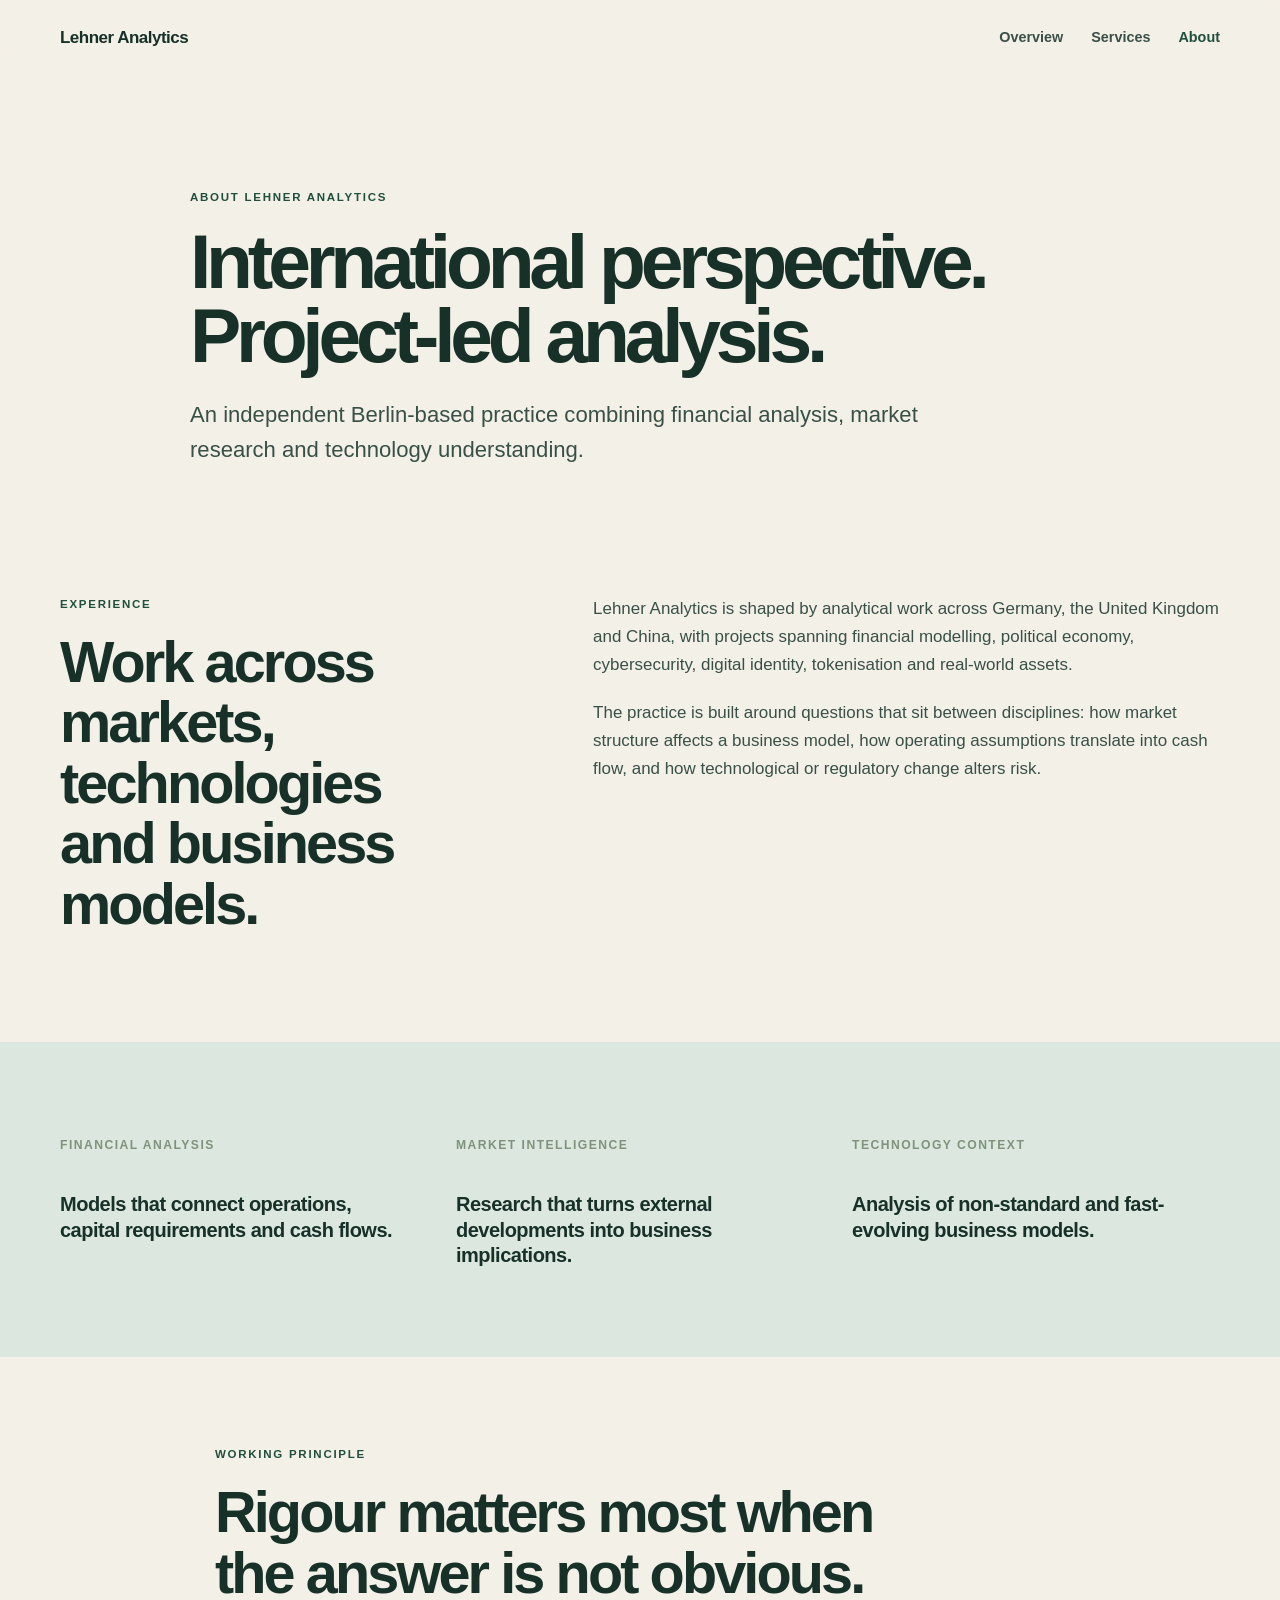
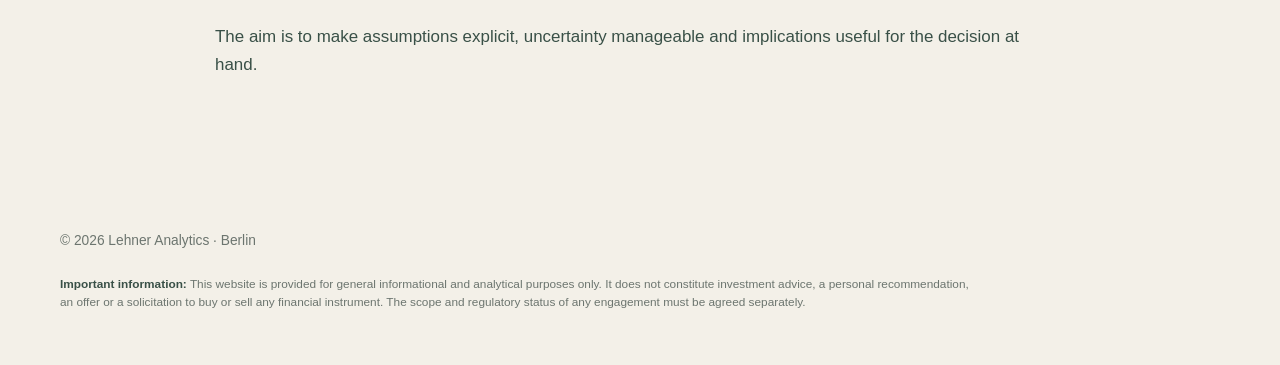
==== commit bbcb20f3: "Add files via upload V4" ====
--- a/about.html
+++ b/about.html
@@ -3,17 +3,14 @@
 <head>
   <meta charset="UTF-8">
   <meta name="viewport" content="width=device-width, initial-scale=1">
-  <meta name="description" content="Patrick Lehner combines international experience in political economy, financial analysis, data methods and technology research.">
+  <meta name="description" content="About Lehner Analytics and its international, project-led analytical approach.">
   <title>About | Lehner Analytics</title>
   <link rel="stylesheet" href="styles.css">
 </head>
 <body>
   <header class="site-header">
     <div class="nav-shell">
-      <a class="brand" href="index.html" aria-label="Lehner Analytics home">
-        <span class="brand-name">Lehner Analytics</span>
-        <span class="brand-tagline">Independent analytical services</span>
-      </a>
+      <a class="brand" href="index.html">Lehner Analytics</a>
       <nav class="nav-links" aria-label="Main navigation">
         <a href="index.html">Overview</a>
         <a href="services.html">Services</a>
@@ -24,90 +21,55 @@
 
   <main>
     <section class="hero hero-compact">
-      <div class="container">
-        <p class="kicker">About Patrick Lehner</p>
-        <h1>International perspective. Analytical discipline. Practical application.</h1>
-        <p class="lead">Lehner Analytics is an independent, Berlin-based practice built on experience across financial analysis, political economy, data methods and technology research.</p>
+      <div class="container narrow">
+        <p class="kicker">About Lehner Analytics</p>
+        <h1>International perspective. Project-led analysis.</h1>
+        <p class="lead">An independent Berlin-based practice combining financial analysis, market research and technology understanding.</p>
+      </div>
+    </section>
+
+    <section class="section about-section">
+      <div class="container about-grid">
+        <div>
+          <p class="section-label">Experience</p>
+          <h2>Work across markets, technologies and business models.</h2>
+        </div>
+        <div class="about-copy">
+          <p>Lehner Analytics is shaped by analytical work across Germany, the United Kingdom and China, with projects spanning financial modelling, political economy, cybersecurity, digital identity, tokenisation and real-world assets.</p>
+          <p>The practice is built around questions that sit between disciplines: how market structure affects a business model, how operating assumptions translate into cash flow, and how technological or regulatory change alters risk.</p>
+        </div>
+      </div>
+    </section>
+
+    <section class="section section-soft">
+      <div class="container project-grid">
+        <article>
+          <span>Financial analysis</span>
+          <h3>Models that connect operations, capital requirements and cash flows.</h3>
+        </article>
+        <article>
+          <span>Market intelligence</span>
+          <h3>Research that turns external developments into business implications.</h3>
+        </article>
+        <article>
+          <span>Technology context</span>
+          <h3>Analysis of non-standard and fast-evolving business models.</h3>
+        </article>
       </div>
     </section>
 
     <section class="section">
-      <div class="container about-story">
-        <aside class="about-aside">
-          <p class="section-label">International background</p>
-          <h2>From political economy to financial and technology analysis.</h2>
-          <p>Patrick Lehner has studied and worked across Germany, the United Kingdom and China. This cross-disciplinary path supports a broad but structured view of markets, institutions, technology and financial outcomes.</p>
-          <div class="profile-meta">
-            <span>Based in Berlin, Germany</span>
-            <a href="mailto:patrick-lehner@gmx.de">patrick-lehner@gmx.de</a>
-            <a href="https://github.com/lehner-pat">Selected analytical projects</a>
-          </div>
-        </aside>
-
-        <div class="timeline" aria-label="Selected education and work stations">
-          <article class="timeline-entry">
-            <div class="timeline-place">Munich</div>
-            <div>
-              <h3>Philosophy, Chinese Studies and data methods</h3>
-              <p>Studies at LMU Munich developed foundations in formal logic, philosophy of science, economics, statistics and programming. A semester in China added direct international and language experience.</p>
-            </div>
-          </article>
-
-          <article class="timeline-entry">
-            <div class="timeline-place">London</div>
-            <div>
-              <h3>Political economy and investment research</h3>
-              <p>An MSc in Political Economy of Emerging Markets at King’s College London was followed by financial analysis covering capital-market fragility, digital assets and distributed-ledger technologies.</p>
-            </div>
-          </article>
-
-          <article class="timeline-entry">
-            <div class="timeline-place">Munich</div>
-            <div>
-              <h3>Cybersecurity and digital identity</h3>
-              <p>At secunet Security Networks, research focused on digital identity systems, market developments and technical protocols, including the European Digital Identity Wallet.</p>
-            </div>
-          </article>
-
-          <article class="timeline-entry">
-            <div class="timeline-place">Berlin</div>
-            <div>
-              <h3>Financial modelling and tokenised assets</h3>
-              <p>Current work includes bottom-up financial and cash-flow models, market and investment research, scenario analysis, monitoring frameworks and investor-facing analytical materials for tokenised real-world assets.</p>
-            </div>
-          </article>
-        </div>
-      </div>
-    </section>
-
-    <section class="section">
-      <div class="container">
-        <div class="bridge">
-          <p><strong>How this translates into client work:</strong> political economy provides context for markets and regulation; financial modelling tests the economics; data methods support transparent analysis; and technology research helps assess non-standard or fast-evolving business models. Together, these capabilities support scenario analysis, stress testing, due diligence and recurring executive intelligence.</p>
-        </div>
-      </div>
-    </section>
-
-    <section class="cta-section">
-      <div class="container">
-        <div class="cta-panel">
-          <div>
-            <p class="section-label">Working principle</p>
-            <h2>Rigour matters most when the answer is not obvious.</h2>
-            <p>The aim is to make assumptions explicit, uncertainty manageable and implications useful for the decision at hand.</p>
-          </div>
-          <a class="button" href="mailto:patrick-lehner@gmx.de">Contact Patrick Lehner</a>
-        </div>
+      <div class="container principle">
+        <p class="section-label">Working principle</p>
+        <h2>Rigour matters most when the answer is not obvious.</h2>
+        <p>The aim is to make assumptions explicit, uncertainty manageable and implications useful for the decision at hand.</p>
       </div>
     </section>
   </main>
 
   <footer class="site-footer">
     <div class="container">
-      <div class="footer-top">
-        <p>© 2026 Lehner Analytics · Berlin</p>
-        <p><a href="mailto:patrick-lehner@gmx.de">patrick-lehner@gmx.de</a></p>
-      </div>
+      <p>© 2026 Lehner Analytics · Berlin</p>
       <p class="disclaimer"><strong>Important information:</strong> This website is provided for general informational and analytical purposes only. It does not constitute investment advice, a personal recommendation, an offer or a solicitation to buy or sell any financial instrument. The scope and regulatory status of any engagement must be agreed separately.</p>
     </div>
   </footer>
--- a/styles.css
+++ b/styles.css
@@ -1,27 +1,19 @@
 :root {
-  --ink: #13202b;
-  --ink-soft: #344552;
-  --muted: #64727d;
-  --paper: #f5f4ef;
-  --surface: #ffffff;
-  --navy: #122b3b;
-  --teal: #2f6b67;
-  --teal-dark: #245651;
-  --line: #d9ddd9;
-  --line-dark: rgba(255, 255, 255, 0.2);
-  --max-width: 1180px;
-  --radius: 10px;
-  --shadow: 0 18px 48px rgba(19, 32, 43, 0.08);
-}
-
-* {
-  box-sizing: border-box;
-}
-
-html {
-  scroll-behavior: smooth;
-}
-
+  --ink: #173129;
+  --ink-soft: #395047;
+  --muted: #6c756f;
+  --paper: #f3f0e8;
+  --surface: #faf9f5;
+  --mint: #dce8df;
+  --moss: #7e927c;
+  --forest: #214f3d;
+  --forest-dark: #16382c;
+  --line: rgba(23, 49, 41, 0.14);
+  --max-width: 1160px;
+}
+
+* { box-sizing: border-box; }
+html { scroll-behavior: smooth; }
 body {
   margin: 0;
   background: var(--paper);
@@ -31,641 +23,230 @@
   line-height: 1.65;
   -webkit-font-smoothing: antialiased;
 }
-
-body::before {
-  position: fixed;
-  inset: 0;
-  z-index: -1;
-  content: "";
-  pointer-events: none;
-  background-image:
-    linear-gradient(rgba(19, 32, 43, 0.018) 1px, transparent 1px),
-    linear-gradient(90deg, rgba(19, 32, 43, 0.018) 1px, transparent 1px);
-  background-size: 48px 48px;
-}
-
-a {
-  color: inherit;
-}
-
-a:focus-visible,
-button:focus-visible {
-  outline: 3px solid rgba(47, 107, 103, 0.35);
-  outline-offset: 4px;
-}
+a { color: inherit; }
+a:focus-visible { outline: 3px solid rgba(33,79,61,.28); outline-offset: 4px; }
 
 .site-header {
   position: sticky;
   top: 0;
   z-index: 20;
-  border-bottom: 1px solid rgba(19, 32, 43, 0.1);
-  background: rgba(245, 244, 239, 0.94);
+  background: rgba(243, 240, 232, .94);
   backdrop-filter: blur(14px);
 }
-
 .nav-shell,
 .container {
   width: min(calc(100% - 48px), var(--max-width));
   margin: 0 auto;
 }
-
 .nav-shell {
-  min-height: 78px;
+  min-height: 76px;
   display: flex;
   align-items: center;
   justify-content: space-between;
   gap: 32px;
 }
-
 .brand {
-  display: inline-flex;
-  flex-direction: column;
+  font-weight: 780;
+  letter-spacing: -.03em;
   text-decoration: none;
-  line-height: 1.05;
-}
-
-.brand-name {
-  font-size: 1.04rem;
-  font-weight: 760;
-  letter-spacing: -0.025em;
-}
-
-.brand-tagline {
-  margin-top: 7px;
-  color: var(--muted);
-  font-size: 0.68rem;
-  font-weight: 700;
-  letter-spacing: 0.12em;
-  text-transform: uppercase;
-}
-
-.nav-links {
-  display: flex;
-  align-items: center;
-  gap: 28px;
-}
-
+}
+.nav-links { display: flex; gap: 28px; }
 .nav-links a {
-  position: relative;
-  padding: 27px 0 25px;
+  padding: 26px 0;
   color: var(--ink-soft);
-  font-size: 0.9rem;
+  font-size: .9rem;
   font-weight: 650;
   text-decoration: none;
 }
-
-.nav-links a::after {
-  position: absolute;
-  right: 0;
-  bottom: -1px;
-  left: 0;
-  height: 2px;
-  content: "";
-  background: var(--teal);
-  opacity: 0;
-  transform: scaleX(0.4);
-  transition: opacity 160ms ease, transform 160ms ease;
-}
-
 .nav-links a:hover,
-.nav-links a[aria-current="page"] {
-  color: var(--ink);
-}
-
-.nav-links a:hover::after,
-.nav-links a[aria-current="page"]::after {
-  opacity: 1;
-  transform: scaleX(1);
-}
-
-main {
-  overflow: hidden;
-}
-
-.hero {
-  padding: 104px 0 84px;
-}
-
+.nav-links a[aria-current="page"] { color: var(--forest); }
+
+.hero { padding: 112px 0 96px; }
+.hero-compact { padding-bottom: 74px; }
 .hero-grid {
   display: grid;
-  grid-template-columns: minmax(0, 1.35fr) minmax(280px, 0.65fr);
-  gap: clamp(56px, 8vw, 110px);
+  grid-template-columns: minmax(0, 1.4fr) minmax(250px, .6fr);
+  gap: clamp(56px, 9vw, 120px);
   align-items: end;
 }
-
+.narrow { max-width: 900px; margin-left: auto; margin-right: auto; }
 .kicker,
 .section-label {
-  margin: 0 0 20px;
-  color: var(--teal-dark);
-  font-size: 0.72rem;
-  font-weight: 780;
-  letter-spacing: 0.14em;
+  margin: 0 0 18px;
+  color: var(--forest);
+  font-size: .72rem;
+  font-weight: 800;
+  letter-spacing: .15em;
   text-transform: uppercase;
 }
-
-h1,
-h2,
-h3,
-p {
-  margin-top: 0;
-}
-
+h1,h2,h3,p { margin-top: 0; }
 h1 {
-  max-width: 900px;
-  margin-bottom: 28px;
-  font-size: clamp(3.6rem, 7vw, 6.9rem);
-  line-height: 0.98;
-  letter-spacing: -0.065em;
+  max-width: 980px;
+  margin-bottom: 26px;
+  font-size: clamp(3.7rem, 7vw, 7rem);
+  line-height: .96;
+  letter-spacing: -.068em;
   text-wrap: balance;
 }
-
-.hero-compact h1 {
-  max-width: 980px;
-  font-size: clamp(3.3rem, 6vw, 6.1rem);
-}
-
+.hero-compact h1 { font-size: clamp(3.2rem, 6vw, 5.9rem); }
 .lead {
-  max-width: 770px;
+  max-width: 780px;
   margin-bottom: 0;
   color: var(--ink-soft);
   font-size: clamp(1.15rem, 1.8vw, 1.38rem);
   line-height: 1.55;
 }
-
-.hero-actions {
-  display: flex;
-  flex-wrap: wrap;
-  gap: 12px;
-  margin-top: 34px;
-}
-
+.hero-actions { margin-top: 34px; }
 .button {
   display: inline-flex;
   align-items: center;
-  justify-content: center;
   min-height: 48px;
-  padding: 12px 18px;
-  border: 1px solid var(--line);
-  border-radius: 6px;
+  padding: 12px 19px;
+  border-radius: 5px;
   background: var(--surface);
   color: var(--ink);
-  font-size: 0.9rem;
+  font-size: .9rem;
   font-weight: 750;
   text-decoration: none;
-  transition: border-color 160ms ease, transform 160ms ease, background 160ms ease;
-}
-
-.button:hover {
-  border-color: #aeb7b4;
-  transform: translateY(-1px);
-}
-
-.button.primary {
-  border-color: var(--navy);
-  background: var(--navy);
-  color: #fff;
-}
-
-.button.primary:hover {
-  border-color: #071923;
-  background: #071923;
-}
-
+}
+.button.primary { background: var(--forest); color: white; }
+.button.primary:hover { background: var(--forest-dark); }
 .hero-note {
-  padding: 28px 0 4px;
-  border-top: 1px solid var(--line);
-}
-
-.hero-note p {
-  margin-bottom: 0;
-  color: var(--muted);
-  font-size: 0.91rem;
-}
-
-.hero-note strong {
+  max-width: 330px;
+  padding: 26px;
+  background: var(--mint);
+}
+.hero-note span {
   display: block;
-  margin-bottom: 10px;
-  color: var(--ink);
-  font-size: 1rem;
-}
-
-.section {
-  padding: 84px 0;
-  border-top: 1px solid var(--line);
-}
-
-.section-intro {
-  display: grid;
-  grid-template-columns: minmax(220px, 0.7fr) minmax(0, 1.3fr);
-  gap: 64px;
-  align-items: start;
-  margin-bottom: 44px;
-}
-
-.section-intro h2,
-.cta-panel h2 {
-  margin-bottom: 0;
-  font-size: clamp(2.25rem, 4.2vw, 4.2rem);
+  margin-bottom: 12px;
+  color: var(--forest);
+  font-size: .72rem;
+  font-weight: 800;
+  letter-spacing: .12em;
+  text-transform: uppercase;
+}
+.hero-note p { margin: 0; color: var(--ink-soft); font-size: .94rem; }
+
+.section { padding: 88px 0; }
+.section-soft { background: var(--mint); }
+.compact-intro { max-width: 820px; }
+.compact-intro h2,
+.about-grid h2,
+.principle h2,
+.section-heading-row h2 {
+  margin-bottom: 20px;
+  font-size: clamp(2.35rem, 4.5vw, 4.5rem);
   line-height: 1.05;
-  letter-spacing: -0.048em;
+  letter-spacing: -.05em;
   text-wrap: balance;
 }
-
-.section-intro p {
-  max-width: 710px;
-  margin-bottom: 0;
+.compact-intro p:last-child,
+.about-copy p,
+.principle p:last-child {
   color: var(--ink-soft);
   font-size: 1.06rem;
 }
-
-.pillars {
+.section-heading-row {
+  display: flex;
+  align-items: end;
+  justify-content: space-between;
+  gap: 32px;
+  margin-bottom: 42px;
+}
+.text-link {
+  color: var(--forest);
+  font-weight: 750;
+  text-underline-offset: 5px;
+}
+.service-preview-grid {
+  display: grid;
+  grid-template-columns: repeat(2, 1fr);
+  gap: 18px;
+}
+.service-preview {
+  min-height: 190px;
+  padding: 28px;
+  background: var(--surface);
+}
+.service-preview span,
+.service-index,
+.project-grid span {
+  color: var(--moss);
+  font-size: .76rem;
+  font-weight: 800;
+  letter-spacing: .12em;
+  text-transform: uppercase;
+}
+.service-preview h3 {
+  max-width: 400px;
+  margin: 54px 0 0;
+  font-size: 1.35rem;
+  line-height: 1.22;
+  letter-spacing: -.025em;
+}
+
+.services-section { padding-top: 42px; }
+.service-stack { max-width: 980px; }
+.service-row {
+  display: grid;
+  grid-template-columns: 70px minmax(0, 1fr);
+  gap: 28px;
+  padding: 38px 0;
+}
+.service-row + .service-row { border-top: 1px solid var(--line); }
+.service-row h2 {
+  margin-bottom: 12px;
+  font-size: clamp(1.7rem, 3vw, 2.6rem);
+  line-height: 1.12;
+  letter-spacing: -.04em;
+}
+.service-row p { max-width: 760px; margin: 0; color: var(--ink-soft); }
+
+.about-section { padding-top: 54px; }
+.about-grid {
+  display: grid;
+  grid-template-columns: minmax(260px, .8fr) minmax(0, 1.2fr);
+  gap: clamp(50px, 9vw, 120px);
+  align-items: start;
+}
+.about-copy p + p { margin-top: 20px; }
+.project-grid {
   display: grid;
   grid-template-columns: repeat(3, 1fr);
-  border-top: 1px solid var(--line);
-  border-bottom: 1px solid var(--line);
-}
-
-.pillar {
-  min-height: 248px;
-  padding: 34px 34px 34px 0;
-}
-
-.pillar + .pillar {
-  padding-left: 34px;
-  border-left: 1px solid var(--line);
-}
-
-.pillar-number {
-  display: block;
-  margin-bottom: 44px;
-  color: var(--teal-dark);
-  font-size: 0.78rem;
-  font-weight: 800;
-  letter-spacing: 0.1em;
-}
-
-.pillar h3 {
-  margin-bottom: 12px;
-  font-size: 1.22rem;
-  letter-spacing: -0.02em;
-}
-
-.pillar p {
-  margin-bottom: 0;
-  color: var(--muted);
-  font-size: 0.96rem;
-}
-
-.service-list {
-  border-top: 1px solid var(--line);
-}
-
-.service-item {
-  display: grid;
-  grid-template-columns: 84px minmax(220px, 0.7fr) minmax(0, 1.3fr);
-  gap: 30px;
-  padding: 34px 0;
-  border-bottom: 1px solid var(--line);
-  align-items: start;
-}
-
-.service-index {
-  color: var(--teal-dark);
-  font-size: 0.78rem;
-  font-weight: 800;
-  letter-spacing: 0.1em;
-}
-
-.service-item h2,
-.service-item h3 {
-  margin-bottom: 0;
-  font-size: clamp(1.45rem, 2.2vw, 2.05rem);
-  line-height: 1.15;
-  letter-spacing: -0.035em;
-}
-
-.service-copy p {
-  margin-bottom: 13px;
-  color: var(--ink-soft);
-}
-
-.service-copy p:last-child {
-  margin-bottom: 0;
-}
-
-.output {
-  color: var(--muted) !important;
-  font-size: 0.86rem;
-}
-
-.output strong {
-  color: var(--ink);
-}
-
-.format-grid {
-  display: grid;
-  grid-template-columns: repeat(3, 1fr);
-  gap: 16px;
-}
-
-.format-card {
-  padding: 28px;
-  border: 1px solid var(--line);
-  border-radius: var(--radius);
-  background: rgba(255, 255, 255, 0.62);
-}
-
-.format-card h3 {
-  margin-bottom: 9px;
-  font-size: 1.08rem;
-}
-
-.format-card p {
-  margin-bottom: 0;
-  color: var(--muted);
-  font-size: 0.92rem;
-}
-
-.cta-section {
-  padding: 84px 0;
-}
-
-.cta-panel {
-  position: relative;
-  overflow: hidden;
-  display: grid;
-  grid-template-columns: minmax(0, 1.35fr) auto;
-  gap: 36px;
-  align-items: end;
-  padding: clamp(34px, 6vw, 64px);
-  border-radius: 14px;
-  background: var(--navy);
-  color: #fff;
-  box-shadow: var(--shadow);
-}
-
-.cta-panel::after {
-  position: absolute;
-  top: -110px;
-  right: -90px;
-  width: 320px;
-  height: 320px;
-  border: 1px solid rgba(255, 255, 255, 0.12);
-  border-radius: 50%;
-  content: "";
-}
-
-.cta-panel .section-label {
-  color: #9bc2bc;
-}
-
-.cta-panel p {
-  max-width: 650px;
-  margin: 20px 0 0;
-  color: rgba(255, 255, 255, 0.72);
-}
-
-.cta-panel .button {
-  position: relative;
-  z-index: 1;
-  border-color: #fff;
-  background: #fff;
-  color: var(--navy);
-  white-space: nowrap;
-}
-
-.about-story {
-  display: grid;
-  grid-template-columns: minmax(260px, 0.72fr) minmax(0, 1.28fr);
-  gap: clamp(48px, 8vw, 100px);
-  align-items: start;
-}
-
-.about-aside {
-  position: sticky;
-  top: 124px;
-}
-
-.about-aside h2 {
-  margin-bottom: 20px;
-  font-size: clamp(2.15rem, 3.5vw, 3.45rem);
-  line-height: 1.08;
-  letter-spacing: -0.045em;
-}
-
-.about-aside p {
-  color: var(--muted);
-}
-
-.profile-meta {
-  display: grid;
-  gap: 10px;
-  margin-top: 26px;
-  font-size: 0.89rem;
-}
-
-.profile-meta a {
-  width: fit-content;
-  color: var(--teal-dark);
-  font-weight: 700;
-  text-decoration-thickness: 1px;
-  text-underline-offset: 4px;
-}
-
-.timeline {
-  border-top: 1px solid var(--line);
-}
-
-.timeline-entry {
-  display: grid;
-  grid-template-columns: 135px minmax(0, 1fr);
   gap: 28px;
-  padding: 26px 0;
-  border-bottom: 1px solid var(--line);
-}
-
-.timeline-place {
-  color: var(--teal-dark);
-  font-size: 0.78rem;
-  font-weight: 800;
-  letter-spacing: 0.08em;
-  text-transform: uppercase;
-}
-
-.timeline-entry h3 {
-  margin-bottom: 7px;
-  font-size: 1.04rem;
-}
-
-.timeline-entry p {
-  margin-bottom: 0;
-  color: var(--muted);
-  font-size: 0.94rem;
-}
-
-.bridge {
-  padding: 38px;
-  border: 1px solid var(--line);
-  border-radius: var(--radius);
-  background: var(--surface);
-  box-shadow: var(--shadow);
-}
-
-.bridge p {
-  max-width: 860px;
-  margin-bottom: 0;
-  color: var(--ink-soft);
-  font-size: 1.08rem;
-}
-
-.site-footer {
-  padding: 36px 0 46px;
-  border-top: 1px solid var(--line);
-}
-
-.footer-top {
-  display: flex;
-  justify-content: space-between;
-  gap: 28px;
-  align-items: baseline;
-}
-
-.footer-top p {
-  margin-bottom: 0;
-  color: var(--muted);
-  font-size: 0.88rem;
-}
-
-.footer-top a {
-  color: var(--ink);
-  font-weight: 700;
-  text-underline-offset: 4px;
-}
-
-.disclaimer {
-  max-width: 920px;
-  margin: 24px 0 0;
-  color: #78838b;
-  font-size: 0.72rem;
-  line-height: 1.55;
-}
-
-@media (max-width: 900px) {
+}
+.project-grid article { padding-right: 20px; }
+.project-grid h3 {
+  margin: 34px 0 0;
+  font-size: 1.25rem;
+  line-height: 1.28;
+  letter-spacing: -.025em;
+}
+.principle { max-width: 850px; }
+
+.site-footer { padding: 46px 0 54px; }
+.site-footer p { margin-bottom: 0; color: var(--muted); font-size: .86rem; }
+.disclaimer { max-width: 920px; margin-top: 22px; font-size: .74rem !important; line-height: 1.55; }
+.disclaimer strong { color: var(--ink-soft); }
+
+@media (max-width: 820px) {
   .hero-grid,
-  .section-intro,
-  .about-story {
-    grid-template-columns: 1fr;
-  }
-
-  .hero-grid {
-    gap: 48px;
-  }
-
-  .section-intro {
-    gap: 20px;
-  }
-
-  .about-aside {
-    position: static;
-  }
-
-  .pillars,
-  .format-grid {
-    grid-template-columns: 1fr;
-  }
-
-  .pillar {
-    min-height: auto;
-    padding: 28px 0;
-  }
-
-  .pillar + .pillar {
-    padding-left: 0;
-    border-top: 1px solid var(--line);
-    border-left: 0;
-  }
-
-  .pillar-number {
-    margin-bottom: 18px;
-  }
-
-  .service-item {
-    grid-template-columns: 56px minmax(180px, 0.75fr) minmax(0, 1.25fr);
-  }
-
-  .cta-panel {
-    grid-template-columns: 1fr;
-    align-items: start;
-  }
-
-  .cta-panel .button {
-    width: fit-content;
-  }
-}
-
-@media (max-width: 680px) {
-  body {
-    font-size: 16px;
-  }
-
+  .about-grid,
+  .project-grid { grid-template-columns: 1fr; }
+  .hero-note { max-width: none; }
+  .service-preview-grid { grid-template-columns: 1fr; }
+}
+@media (max-width: 620px) {
+  body { font-size: 16px; }
   .nav-shell,
-  .container {
-    width: min(calc(100% - 30px), var(--max-width));
-  }
-
-  .nav-shell {
-    min-height: auto;
-    padding: 18px 0 14px;
-    align-items: flex-start;
-  }
-
-  .brand-tagline {
-    display: none;
-  }
-
-  .nav-links {
-    gap: 16px;
-  }
-
-  .nav-links a {
-    padding: 2px 0 13px;
-    font-size: 0.82rem;
-  }
-
-  .hero {
-    padding: 72px 0 60px;
-  }
-
-  h1,
-  .hero-compact h1 {
-    font-size: clamp(3rem, 15vw, 4.35rem);
-  }
-
-  .section,
-  .cta-section {
-    padding: 64px 0;
-  }
-
-  .service-item {
-    grid-template-columns: 42px 1fr;
-    gap: 18px;
-  }
-
-  .service-copy {
-    grid-column: 2;
-  }
-
-  .timeline-entry {
-    grid-template-columns: 1fr;
-    gap: 8px;
-  }
-
-  .bridge,
-  .format-card {
-    padding: 24px;
-  }
-
-  .footer-top {
-    display: grid;
-  }
-}
+  .container { width: min(calc(100% - 30px), var(--max-width)); }
+  .nav-shell { min-height: 68px; }
+  .nav-links { gap: 16px; }
+  .nav-links a { padding: 22px 0; font-size: .84rem; }
+  .hero { padding: 78px 0 68px; }
+  h1 { font-size: clamp(3rem, 15vw, 4.5rem); }
+  .section { padding: 68px 0; }
+  .section-heading-row { display: block; }
+  .text-link { display: inline-block; margin-top: 12px; }
+  .service-row { grid-template-columns: 1fr; gap: 12px; }
+}
